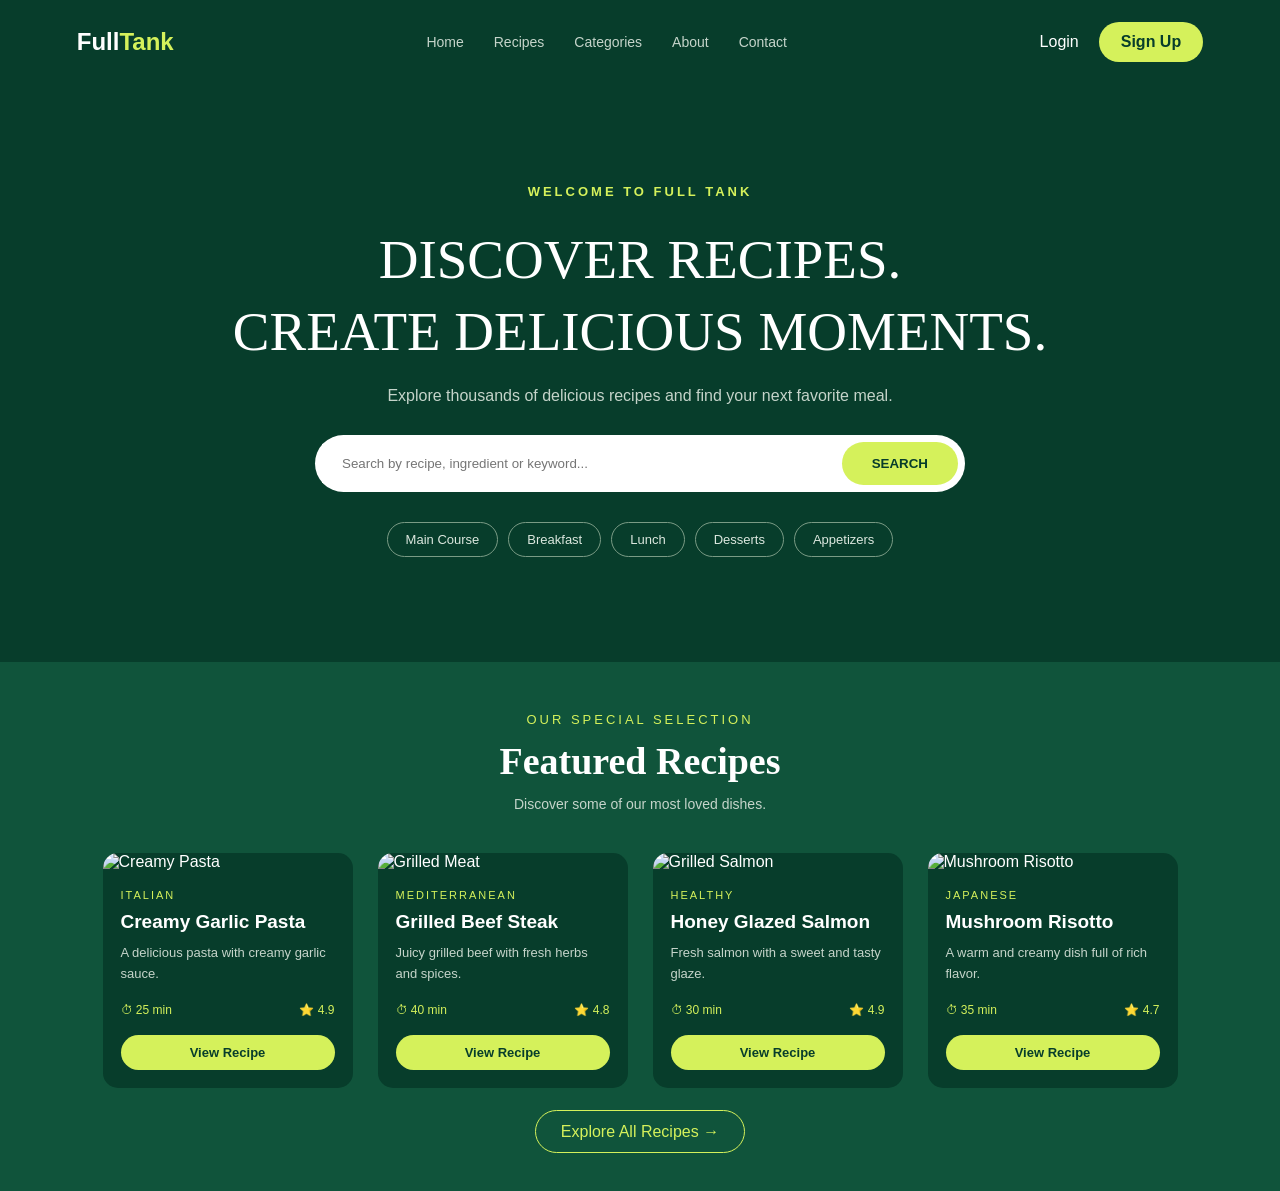
==== HTML/index.html @ eb379bb9 "Complete Person 1 pages" ====
<!-- Fares -->

<!DOCTYPE html>
<html lang="en">
<head>
    <meta charset="UTF-8">
    <meta name="viewport" content="width=device-width, initial-scale=1.0">
    <title>Document</title>
<link rel="stylesheet" href="css/style.css">   

</head>






    
<body>
    

    <!-- Navigation Bar -->
    <header class="navbar">

        <a href="index.html" class="logo">
            Full<span>Tank</span>
        </a>

        <nav>
            <ul class="nav-links">
                <li><a href="index.html">Home</a></li>
                <li><a href="recipes.html">Recipes</a></li>
                <li><a href="#categories">Categories</a></li>
                <li><a href="#about">About</a></li>
                <li><a href="#contact">Contact</a></li>
            </ul>
        </nav>

        <div class="nav-buttons">
            <a href="login.html" class="login-btn">Login</a>
            <a href="signup.html" class="signup-btn">Sign Up</a>
        </div>

    </header>








    
<!-- Hero Section -->
<section class="hero">

    <p class="hero-small-title">WELCOME TO FULL TANK</p>

    <h1>
        DISCOVER RECIPES.<br>
        CREATE DELICIOUS MOMENTS.
    </h1>

    <p class="hero-description">
        Explore thousands of delicious recipes and find
        your next favorite meal.
    </p>






    <!-- Search Bar -->
    <form class="search-box" action="recipes.html" method="get">

        <input
            type="search"
            name="search"
            placeholder="Search by recipe, ingredient or keyword..."
        >

        <button type="submit">SEARCH</button>

    </form>











    <!-- Recipe Categories -->
    <div class="hero-categories" id="categories">

        <a href="recipes.html?course=Main%20Course">Main Course</a>

        <a href="recipes.html?course=Breakfast">Breakfast</a>

        <a href="recipes.html?course=Lunch">Lunch</a>

        <a href="recipes.html?course=Dessert">Desserts</a>

        <a href="recipes.html?course=Appetizer">Appetizers</a>

    </div>





    

</section>




<!-- Featured Recipes Section -->

<section class="featured" id="recipes">

    <div class="section-title">
        <p>OUR SPECIAL SELECTION</p>
        <h2>Featured Recipes</h2>
        <span>Discover some of our most loved dishes.</span>
    </div>

    <div class="recipe-container">

        <!-- Recipe 1 -->
        <div class="recipe-card">
            <img src="https://images.unsplash.com/photo-1473093295043-cdd812d0e601?w=600" alt="Creamy Pasta">

            <div class="recipe-info">
                <p class="recipe-category">ITALIAN</p>
                <h3>Creamy Garlic Pasta</h3>
                <p>A delicious pasta with creamy garlic sauce.</p>

                <div class="recipe-details">
                    <span>⏱ 25 min</span>
                    <span>⭐ 4.9</span>
                </div>

                <a href="recipe-details.html" class="recipe-btn">View Recipe</a>
            </div>
        </div>

        <!-- Recipe 2 -->
        <div class="recipe-card">
            <img src="https://images.unsplash.com/photo-1544025162-d76694265947?w=600" alt="Grilled Meat">

            <div class="recipe-info">
                <p class="recipe-category">MEDITERRANEAN</p>
                <h3>Grilled Beef Steak</h3>
                <p>Juicy grilled beef with fresh herbs and spices.</p>

                <div class="recipe-details">
                    <span>⏱ 40 min</span>
                    <span>⭐ 4.8</span>
                </div>

                <a href="recipe-details.html" class="recipe-btn">View Recipe</a>
            </div>
        </div>

        <!-- Recipe 3 -->
        <div class="recipe-card">
            <img src="https://images.unsplash.com/photo-1467003909585-2f8a72700288?w=600" alt="Grilled Salmon">

            <div class="recipe-info">
                <p class="recipe-category">HEALTHY</p>
                <h3>Honey Glazed Salmon</h3>
                <p>Fresh salmon with a sweet and tasty glaze.</p>

                <div class="recipe-details">
                    <span>⏱ 30 min</span>
                    <span>⭐ 4.9</span>
                </div>

                <a href="recipe-details.html" class="recipe-btn">View Recipe</a>
            </div>
        </div>

        <!-- Recipe 4 -->
        <div class="recipe-card">
            <img src="https://images.unsplash.com/photo-1476124369491-e7addf5db371?w=600" alt="Mushroom Risotto">

            <div class="recipe-info">
                <p class="recipe-category">JAPANESE</p>
                <h3>Mushroom Risotto</h3>
                <p>A warm and creamy dish full of rich flavor.</p>

                <div class="recipe-details">
                    <span>⏱ 35 min</span>
                    <span>⭐ 4.7</span>
                </div>

                <a href="recipe-details.html" class="recipe-btn">View Recipe</a>
            </div>
        </div>

    </div>

    <div class="view-all">
        <a href="recipes.html">Explore All Recipes →</a>
    </div>

</section>
















</body>


</html>
---- HTML/css/style.css ----
/* General Settings */

* {
    margin: 0;
    padding: 0;
    box-sizing: border-box;
}

body {
    background-color: #073D2B;
    font-family: Arial, sans-serif;
    color: white;
}


/* Navbar */

.navbar {
    display: flex;
    justify-content: space-between;
    align-items: center;
    padding: 22px 6%;
}

.logo {
    color: white;
    text-decoration: none;
    font-size: 24px;
    font-weight: bold;
}

.logo span {
    color: #D5F15B;
}

.nav-links {
    display: flex;
    list-style: none;
}

.nav-links li {
    margin: 0 15px;
}

.nav-links a {
    color: #C5D4CA;
    text-decoration: none;
    font-size: 14px;
}

.nav-links a:hover {
    color: #D5F15B;
}

.nav-buttons {
    display: flex;
    align-items: center;
}

.login-btn {
    color: white;
    text-decoration: none;
    margin-right: 20px;
}

.signup-btn {
    background-color: #D5F15B;
    color: #073D2B;
    padding: 11px 22px;
    border-radius: 25px;
    text-decoration: none;
    font-weight: bold;
}


/* Hero Section */

.hero {
    text-align: center;
    padding: 100px 20px;
}

.hero-small-title {
    color: #D5F15B;
    font-size: 13px;
    letter-spacing: 3px;
    font-weight: bold;
    margin-bottom: 25px;
}

.hero h1 {
    font-family: Georgia, serif;
    font-size: 55px;
    font-weight: normal;
    line-height: 1.3;
    margin-bottom: 20px;
}

.hero-description {
    color: #C5D4CA;
    margin-bottom: 30px;
}


/* Search Box */

.search-box {
    display: flex;
    align-items: center;
    width: 650px;
    max-width: 90%;
    margin: auto;
    padding: 7px;
    background-color: white;
    border-radius: 30px;
}

.search-box input {
    flex: 1;
    min-width: 0;
    padding: 12px 20px;
    border: none;
    outline: none;
}

.search-box button {
    background-color: #D5F15B;
    color: #073D2B;
    padding: 14px 30px;
    border: none;
    border-radius: 25px;
    font-weight: bold;
    cursor: pointer;
}

.search-box button:hover,
.signup-btn:hover {
    background-color: #C2DF42;
}


/* Categories */

.hero-categories {
    display: flex;
    justify-content: center;
    flex-wrap: wrap;
    margin-top: 25px;
}

.hero-categories a {
    color: #DCE8DF;
    text-decoration: none;
    border: 1px solid #7A9B85;
    border-radius: 25px;
    padding: 9px 18px;
    margin: 5px;
    font-size: 13px;
}

.hero-categories a:hover {
    background-color: #D5F15B;
    color: #073D2B;
}


/* Responsive Design */

@media screen and (max-width: 600px) {

    .navbar {
        flex-direction: column;
    }

    .nav-links {
        flex-wrap: wrap;
        justify-content: center;
        margin: 20px 0;
    }

    .hero {
        padding: 60px 15px;
    }

    .hero h1 {
        font-size: 32px;
    }

    .search-box button {
        padding: 12px 15px;
    }
}






/* Featured Recipes */

.featured {
    padding: 50px 6%;
    background-color: #10543B;
}

.section-title {
    text-align: center;
    margin-bottom: 40px;
}

.section-title p {
    color: #D5F15B;
    font-size: 13px;
    letter-spacing: 3px;
}

.section-title h2 {
    font-family: Georgia, serif;
    font-size: 38px;
    margin: 12px 0;
}

.section-title span {
    color: #C5D4CA;
    font-size: 14px;
}


/* Recipe Cards */

.recipe-container {
    display: flex;
    justify-content: center;
    flex-wrap: wrap;
    gap: 25px;
}

.recipe-card {
    background-color: #073D2B;
    width: 250px;
    border-radius: 15px;
    overflow: hidden;
}

.recipe-card img {
    width: 100%;
    height: 180px;
    object-fit: cover;
}

.recipe-info {
    padding: 18px;
}

.recipe-category {
    color: #D5F15B;
    font-size: 11px;
    letter-spacing: 2px;
}

.recipe-info h3 {
    font-size: 19px;
    margin: 10px 0;
}

.recipe-info > p:not(.recipe-category) {
    color: #C5D4CA;
    font-size: 13px;
    line-height: 1.6;
    min-height: 42px;
}

.recipe-details {
    display: flex;
    justify-content: space-between;
    margin: 18px 0;
    font-size: 12px;
    color: #D5F15B;
}

.recipe-btn {
    display: block;
    text-align: center;
    background-color: #D5F15B;
    color: #073D2B;
    text-decoration: none;
    padding: 10px;
    border-radius: 20px;
    font-weight: bold;
    font-size: 13px;
}

.recipe-btn:hover {
    background-color: #C2DF42;
}


/* View All Button */

.view-all {
    text-align: center;
    margin-top: 35px;
}

.view-all a {
    color: #D5F15B;
    text-decoration: none;
    border: 1px solid #D5F15B;
    padding: 12px 25px;
    border-radius: 25px;
}

.view-all a:hover {
    background-color: #D5F15B;
    color: #073D2B;
}


/* Mobile Cards */

@media screen and (max-width: 600px) {

    .section-title h2 {
        font-size: 30px;
    }

    .recipe-card {
        width: 100%;
        max-width: 350px;
    }

}
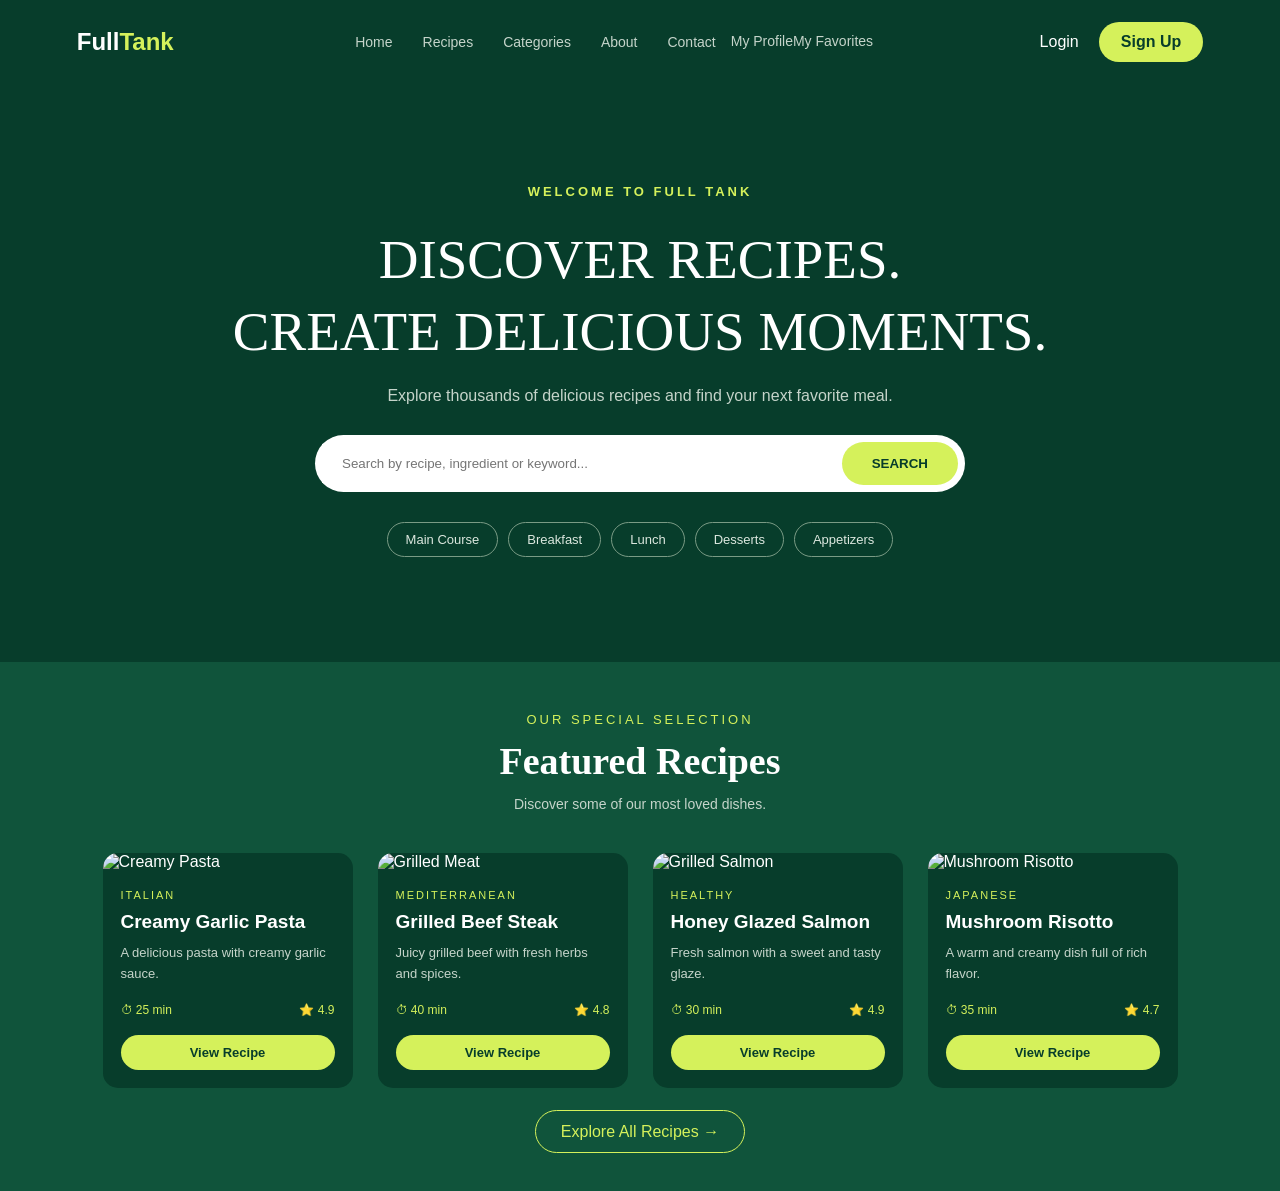
==== commit 184f4799: "Update profile page" ====
--- a/HTML/index.html
+++ b/HTML/index.html
@@ -33,6 +33,10 @@
                 <li><a href="#categories">Categories</a></li>
                 <li><a href="#about">About</a></li>
                 <li><a href="#contact">Contact</a></li>
+                
+                <!-- saber -->
+                <a href="user-profile.html">My Profile</a>
+                <a href="favorites.html">My Favorites</a>
             </ul>
         </nav>
 
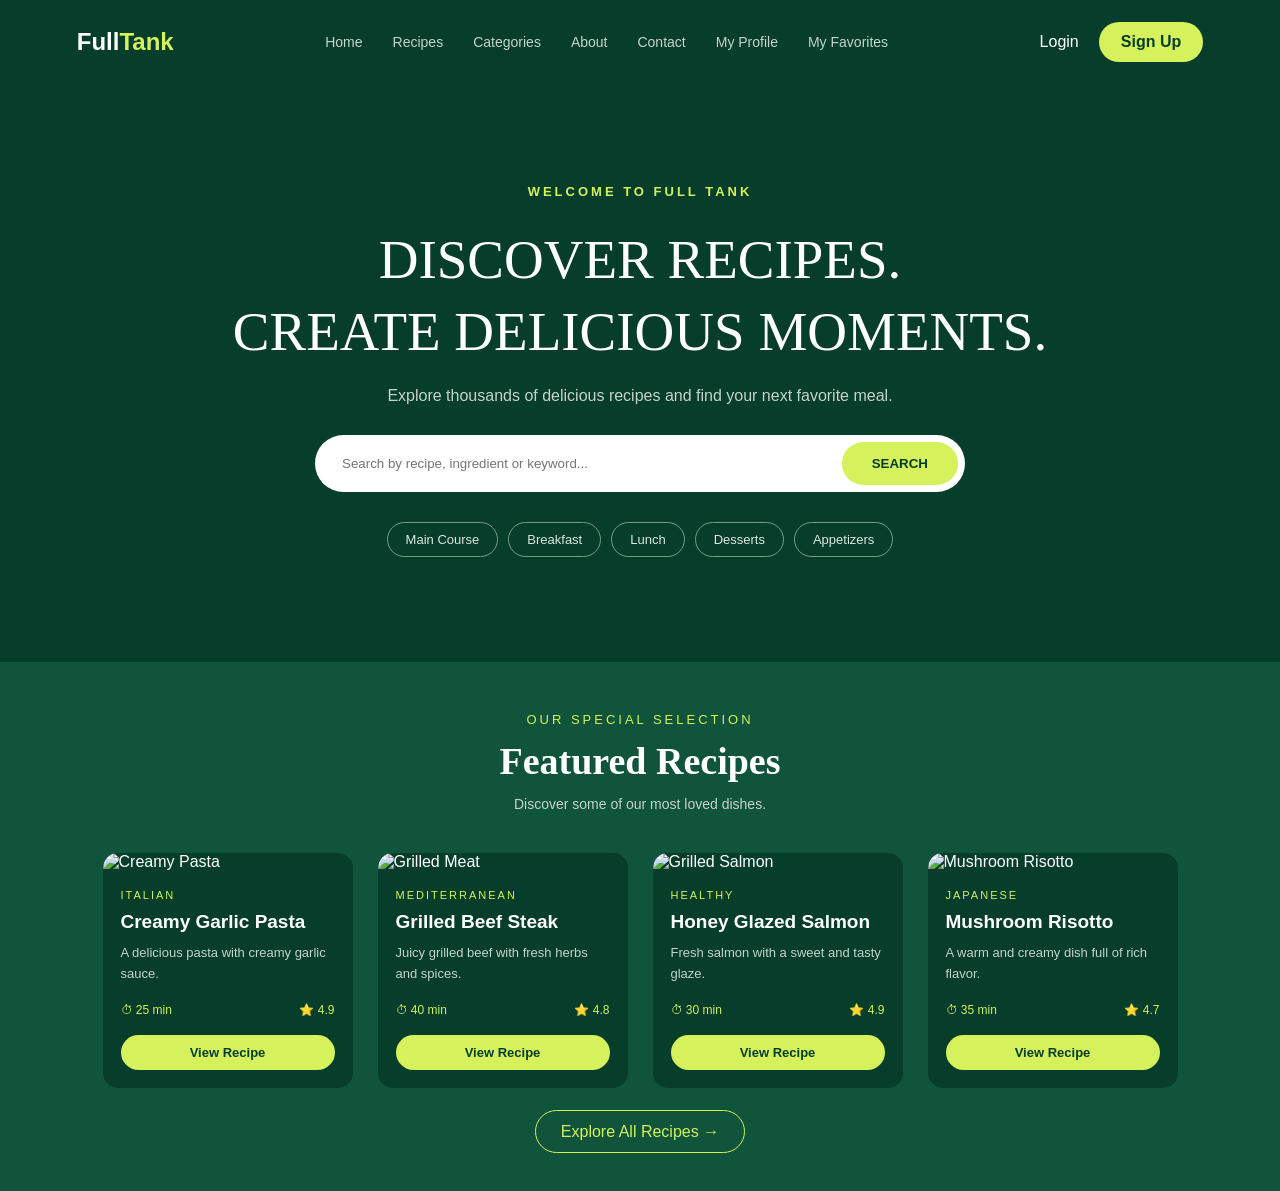
==== commit 332ea27a: "Update profile page and add favorites pages" ====
--- a/HTML/index.html
+++ b/HTML/index.html
@@ -35,8 +35,8 @@
                 <li><a href="#contact">Contact</a></li>
                 
                 <!-- saber -->
-                <a href="user-profile.html">My Profile</a>
-                <a href="favorites.html">My Favorites</a>
+                <li><a href="user-profile.html">My Profile</a></li>
+                <li><a href="favorites.html">My Favorites</a></li>
             </ul>
         </nav>
 
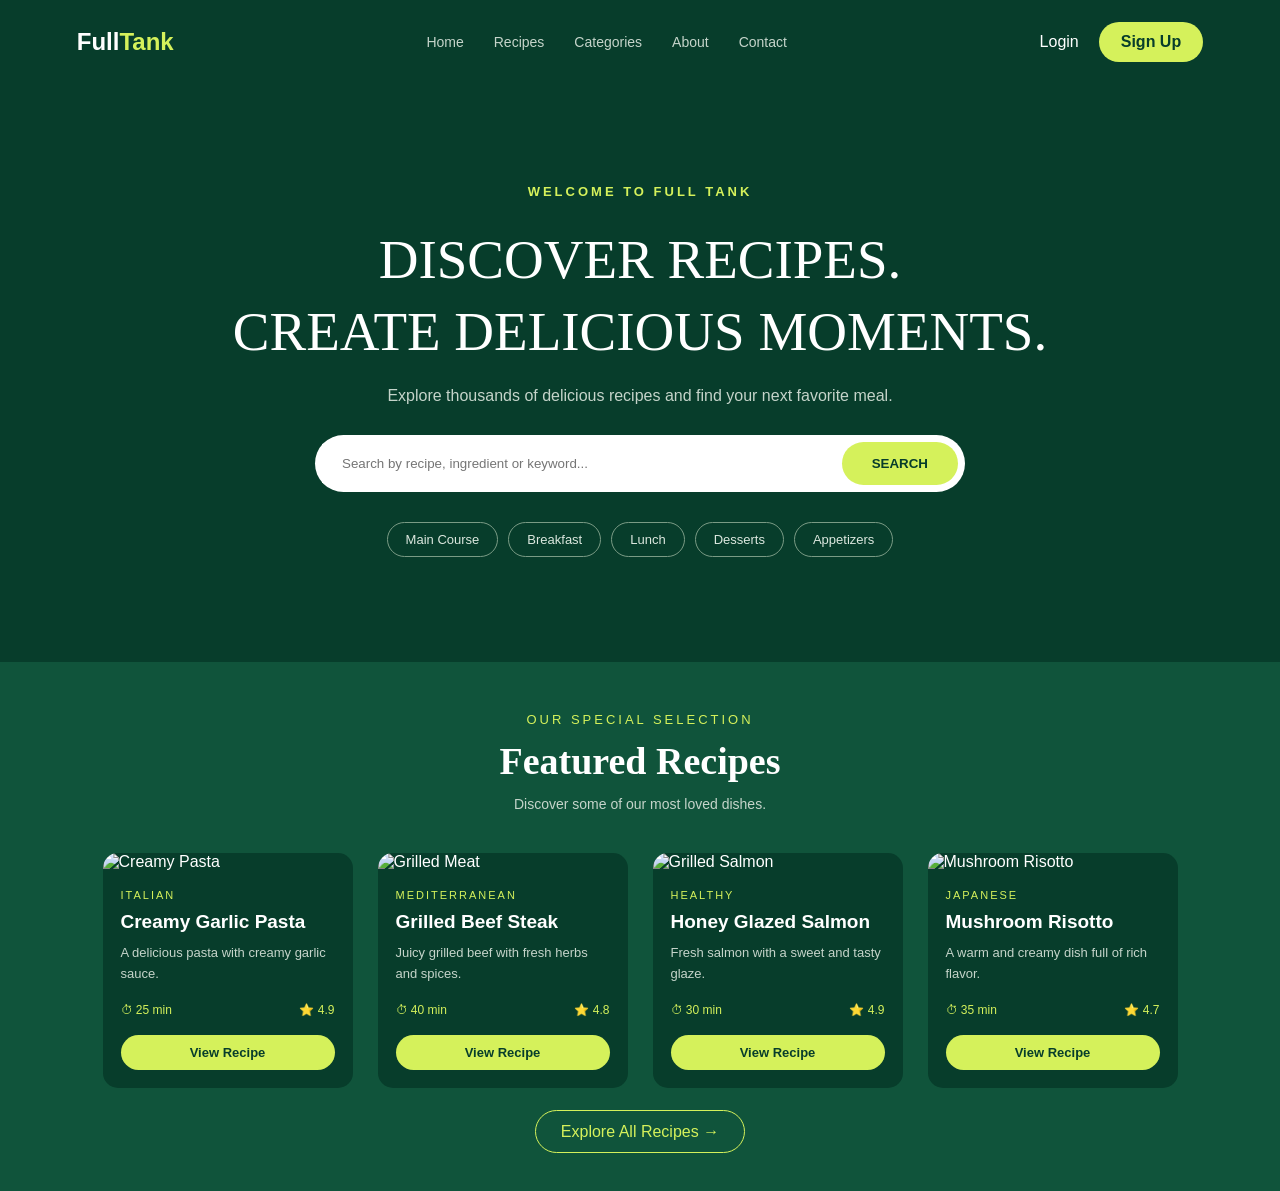
==== commit f0a3b5b0: "demiana upload her works (admin-dashboard)" ====
--- a/HTML/index.html
+++ b/HTML/index.html
@@ -5,7 +5,7 @@
 <head>
     <meta charset="UTF-8">
     <meta name="viewport" content="width=device-width, initial-scale=1.0">
-    <title>Document</title>
+    <title>Full Tank</title>
 <link rel="stylesheet" href="css/style.css">   
 
 </head>
@@ -33,10 +33,6 @@
                 <li><a href="#categories">Categories</a></li>
                 <li><a href="#about">About</a></li>
                 <li><a href="#contact">Contact</a></li>
-                
-                <!-- saber -->
-                <li><a href="user-profile.html">My Profile</a></li>
-                <li><a href="favorites.html">My Favorites</a></li>
             </ul>
         </nav>
 
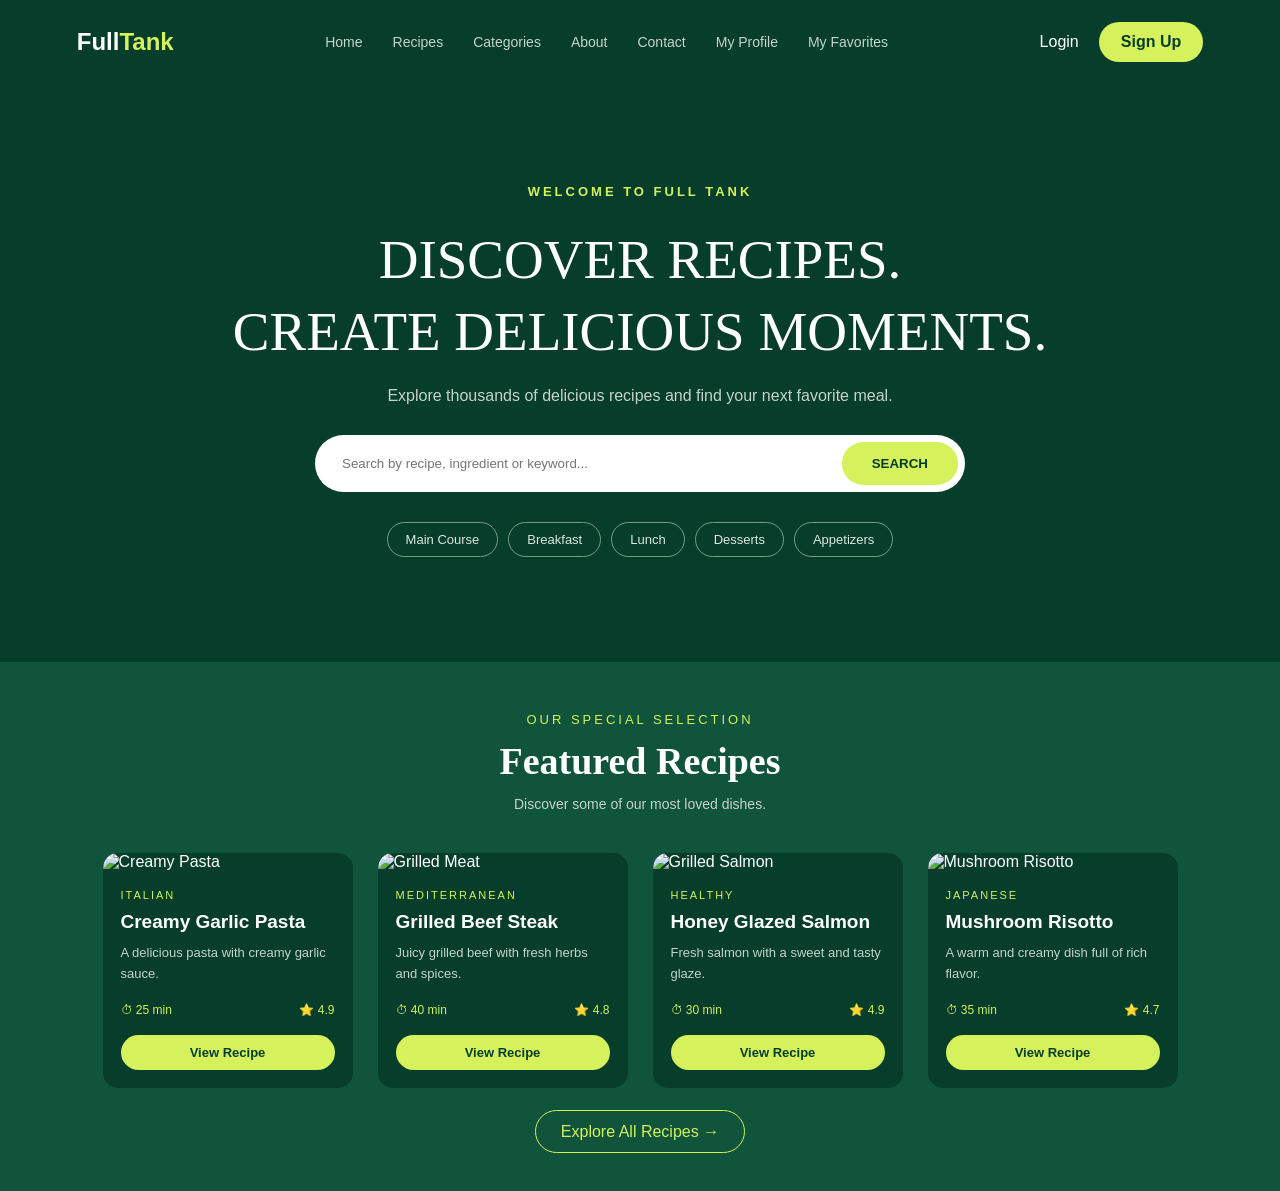
==== commit c31b4d1a: "Merge branch 'main' of https://github.com/Eng-FaresAhmed/Full-Tank" ====
--- a/HTML/index.html
+++ b/HTML/index.html
@@ -33,6 +33,10 @@
                 <li><a href="#categories">Categories</a></li>
                 <li><a href="#about">About</a></li>
                 <li><a href="#contact">Contact</a></li>
+                
+                <!-- saber -->
+                <li><a href="user-profile.html">My Profile</a></li>
+                <li><a href="favorites.html">My Favorites</a></li>
             </ul>
         </nav>
 
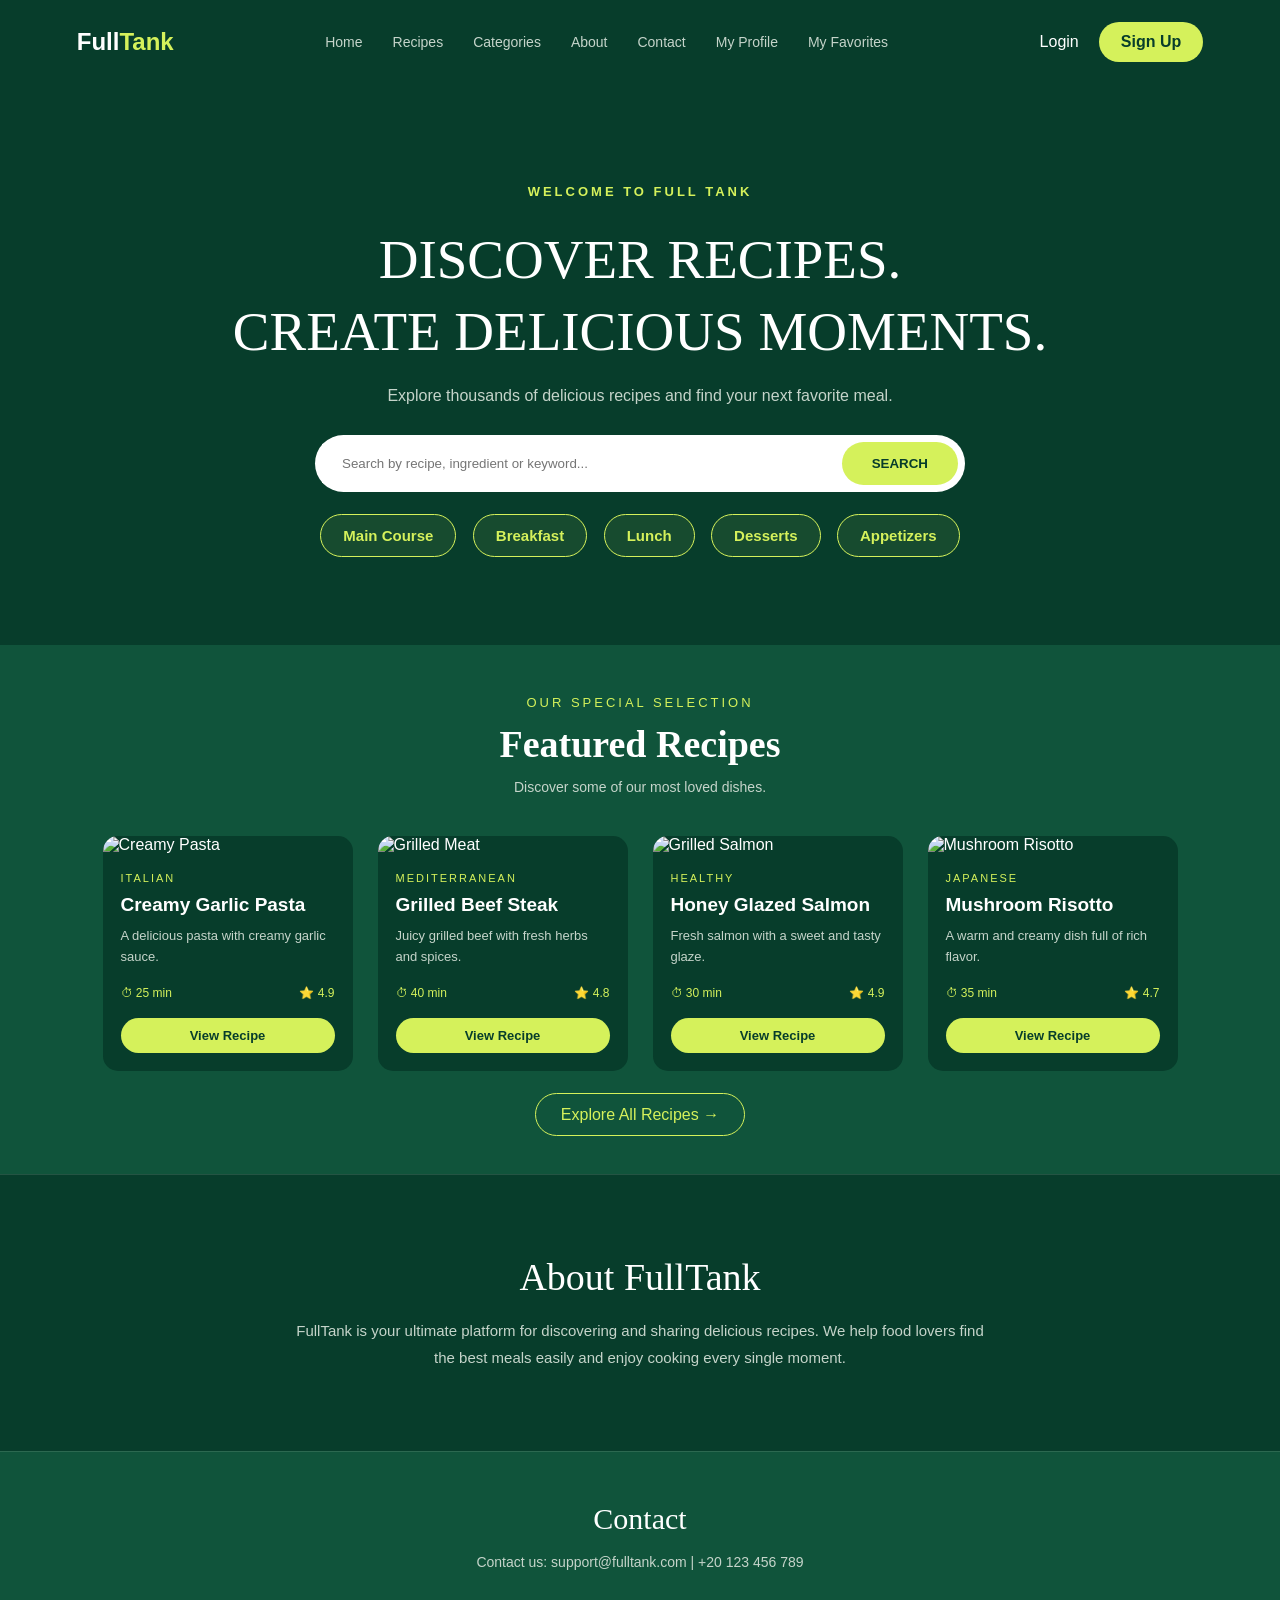
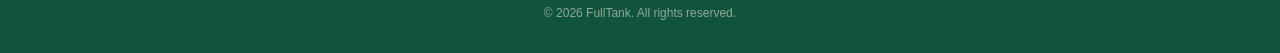
==== commit 94e15784: "update favorites page and layout" ====
--- a/HTML/index.html
+++ b/HTML/index.html
@@ -30,11 +30,10 @@
             <ul class="nav-links">
                 <li><a href="index.html">Home</a></li>
                 <li><a href="recipes.html">Recipes</a></li>
-                <li><a href="#categories">Categories</a></li>
-                <li><a href="#about">About</a></li>
-                <li><a href="#contact">Contact</a></li>
+                <li><a href="index.html#categories">Categories</a></li>
+                <li><a href="index.html#about">About</a></li>
+                <li><a href="index.html#contact">Contact</a></li>
                 
-                <!-- saber -->
                 <li><a href="user-profile.html">My Profile</a></li>
                 <li><a href="favorites.html">My Favorites</a></li>
             </ul>
@@ -56,7 +55,7 @@
 
     
 <!-- Hero Section -->
-<section class="hero">
+<section class="hero" >
 
     <p class="hero-small-title">WELCOME TO FULL TANK</p>
 
@@ -214,24 +213,27 @@
         <a href="recipes.html">Explore All Recipes →</a>
     </div>
 
+
 </section>
 
-
-
-
-
-
-
-
-
-
-
-
-
-
-
+<!-- About Us Section -->
+<section id="about" class="about-section">
+    <div class="about-container">
+        <h2>About FullTank</h2>
+        <p>
+            FullTank is your ultimate platform for discovering and sharing delicious recipes.
+            We help food lovers find the best meals easily and enjoy cooking every single moment.
+        </p>
+    </div>
+</section>
+
+<!-- Contact footer -->
+<footer id="contact">
+    <h3>Contact</h3>
+    <p>Contact us: support@fulltank.com | +20 123 456 789</p>
+    <p>&copy; 2026 FullTank. All rights reserved.</p>
+</footer>
 
 </body>
 
-
 </html>
--- a/HTML/css/style.css
+++ b/HTML/css/style.css
@@ -11,9 +11,14 @@
     background-color: #073D2B;
     font-family: Arial, sans-serif;
     color: white;
-}
-
-
+
+    scroll-behavior: smooth; 
+}
+
+html {
+    scroll-behavior: smooth;
+    scroll-padding-top: 80px; 
+}
 /* Navbar */
 
 .navbar {
@@ -110,7 +115,7 @@
     align-items: center;
     width: 650px;
     max-width: 90%;
-    margin: auto;
+    margin: 0 auto 35px auto;
     padding: 7px;
     background-color: white;
     border-radius: 30px;
@@ -142,28 +147,30 @@
 
 /* Categories */
 
-.hero-categories {
+hero-categories {
     display: flex;
     justify-content: center;
     flex-wrap: wrap;
-    margin-top: 25px;
+    margin-top: 15px;
 }
 
 .hero-categories a {
-    color: #DCE8DF;
-    text-decoration: none;
-    border: 1px solid #7A9B85;
-    border-radius: 25px;
-    padding: 9px 18px;
-    margin: 5px;
-    font-size: 13px;
+    color: #D5F15B;
+    text-decoration: none;
+    border: 1.5px solid #D5F15B;
+    background-color: rgba(213, 241, 91, 0.08);
+    border-radius: 30px;
+    padding: 12px 22px;
+    margin: 6px;
+    font-size: 15px;
+    font-weight: 650;
+    transition: all 0.3s ease;
 }
 
 .hero-categories a:hover {
     background-color: #D5F15B;
     color: #073D2B;
 }
-
 
 /* Responsive Design */
 
@@ -333,5 +340,83 @@
 }
 
 
-
-
+/* About */
+
+.about-section {
+    padding: 80px 6%;
+    text-align: center;
+    background-color: #073D2B;
+    border-top: 1px solid rgba(197, 212, 202, 0.15);
+}
+
+.about-container {
+    max-width: 700px;
+    margin: 0 auto;
+}
+
+.section-label {
+    color: #D5F15B;
+    font-size: 16px;
+    letter-spacing: 4px;
+    font-weight: bold;
+    margin-bottom: 14px;
+}
+
+.about-container h2 {
+    font-family: Georgia, serif;
+    font-size: 38px;
+    font-weight: normal;
+    color: #ffffff;
+    margin-bottom: 18px;
+}
+
+.about-container p:not(.section-label) {
+    color: #C5D4CA;
+    font-size: 15px;
+    line-height: 1.8;
+}
+
+
+/* Contact */
+
+#contact {
+    background-color: #10543B;
+    text-align: center;
+    padding: 50px 6% 30px;
+    border-top: 1px solid rgba(197, 212, 202, 0.15);
+}
+
+#contact h3 {
+    font-family: Georgia, serif;
+    font-size: 30px;
+    font-weight: normal;
+    color: #ffffff;
+    margin-bottom: 15px;
+}
+
+#contact p {
+    color: #C5D4CA;
+    font-size: 14px;
+    line-height: 1.7;
+    margin-top: 8px;
+}
+
+#contact p:last-child {
+    margin-top: 28px;
+    font-size: 12px;
+    color: #91A99B;
+}
+
+@media screen and (max-width: 600px) {
+    .about-section {
+        padding: 55px 6%;
+    }
+
+    .about-container h2 {
+        font-size: 30px;
+    }
+
+    #contact h3 {
+        font-size: 26px;
+    }
+}
